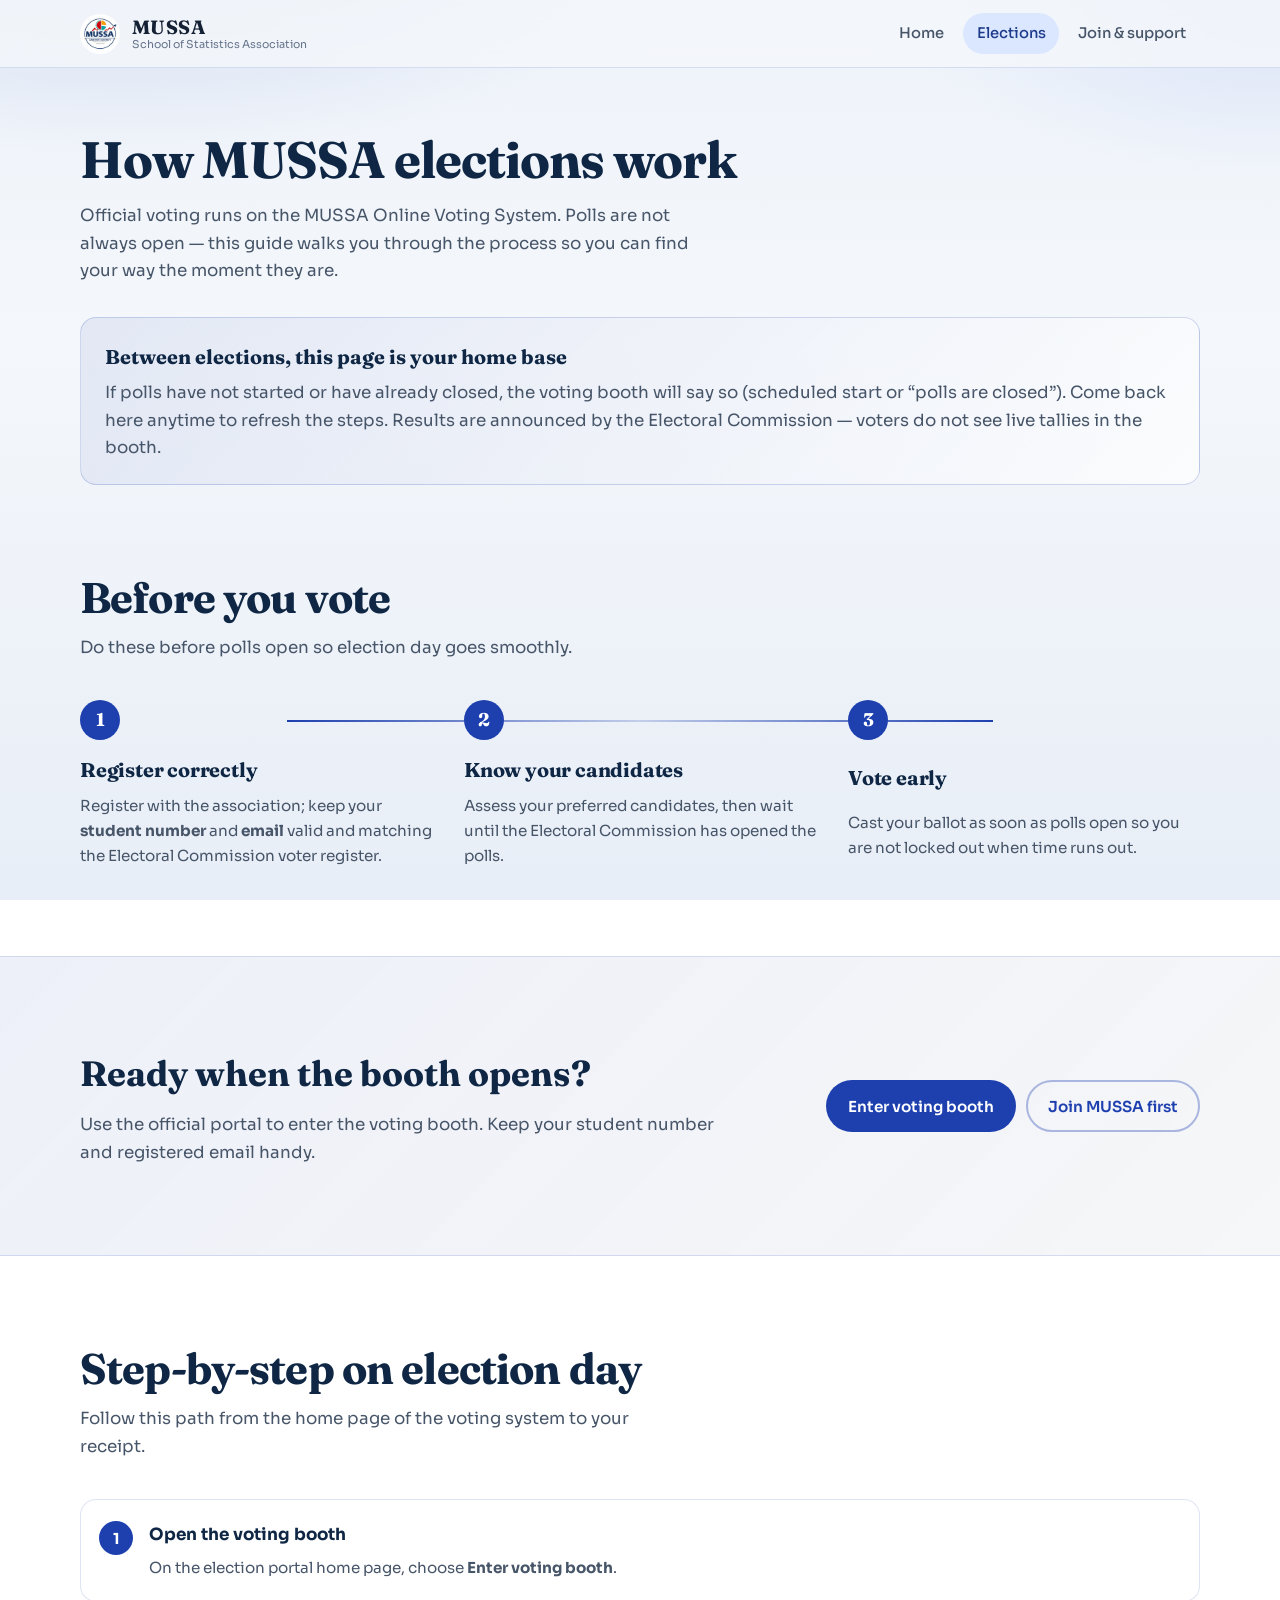
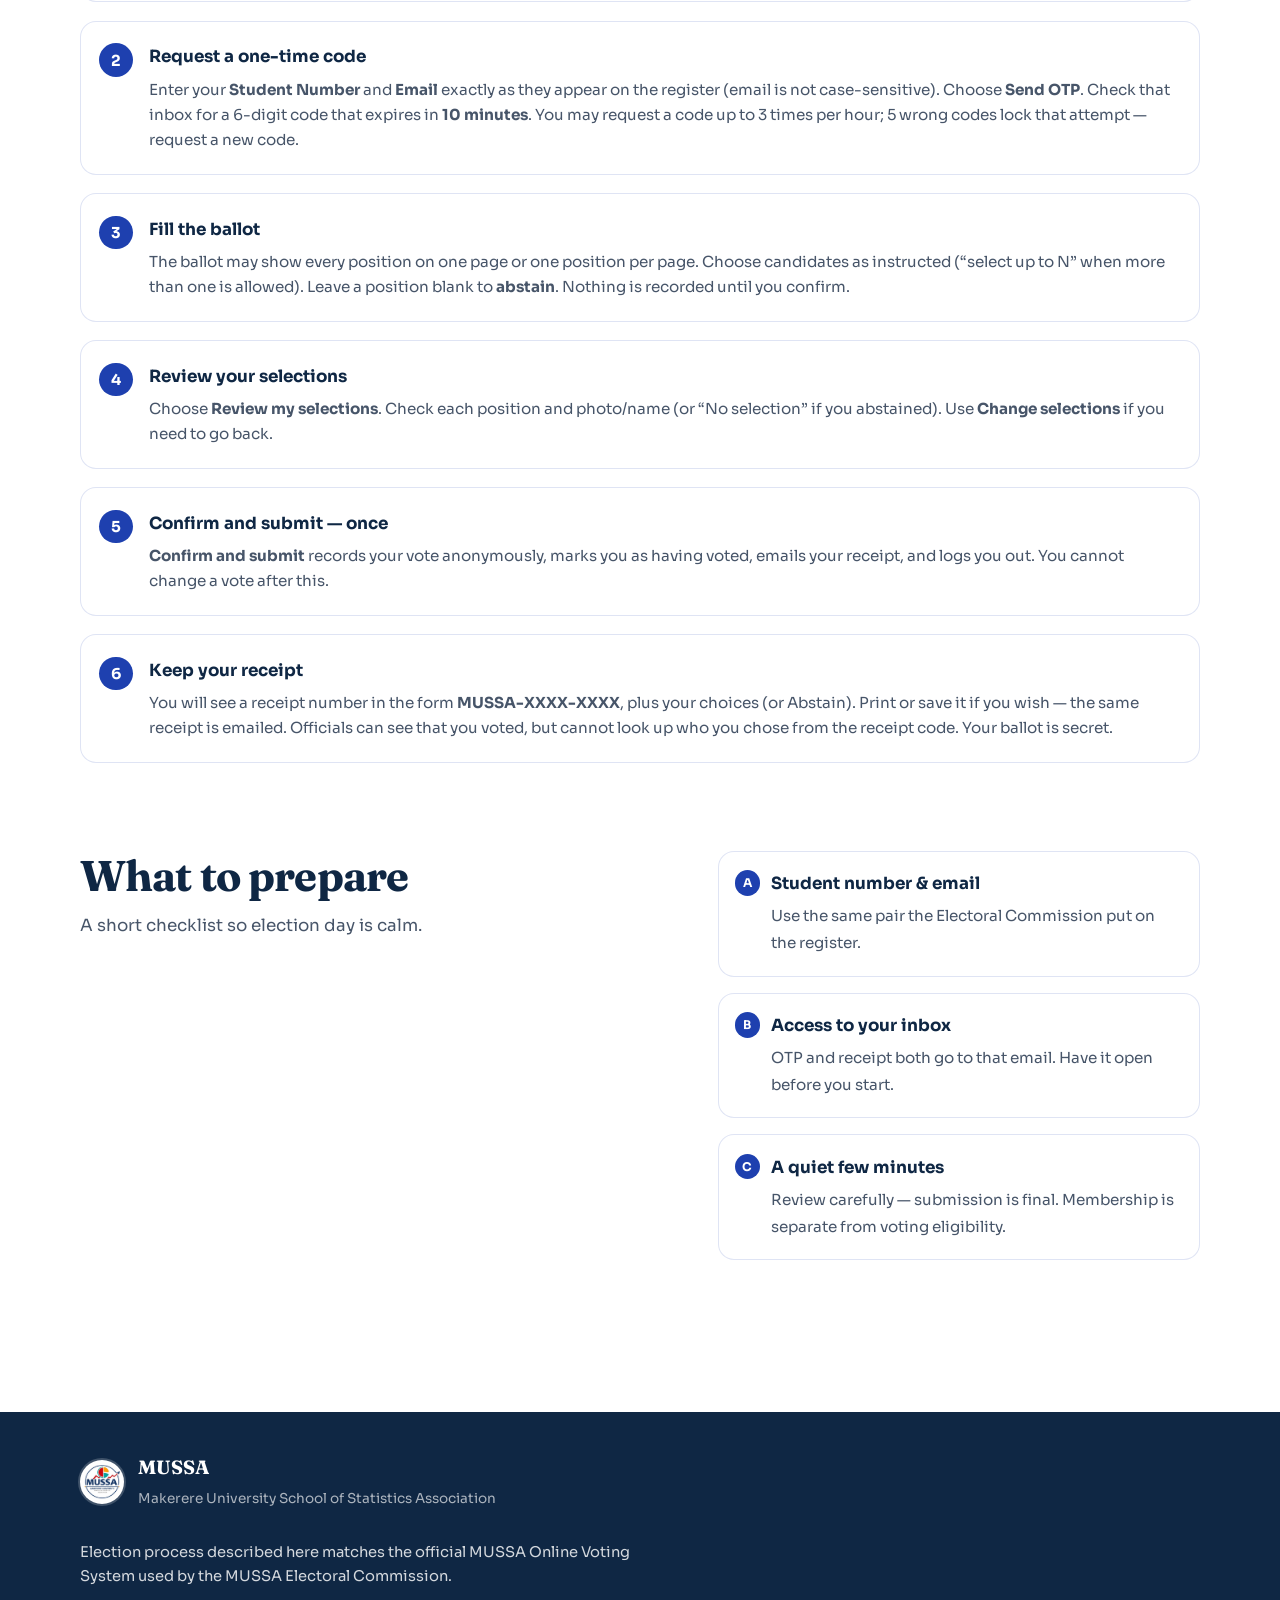
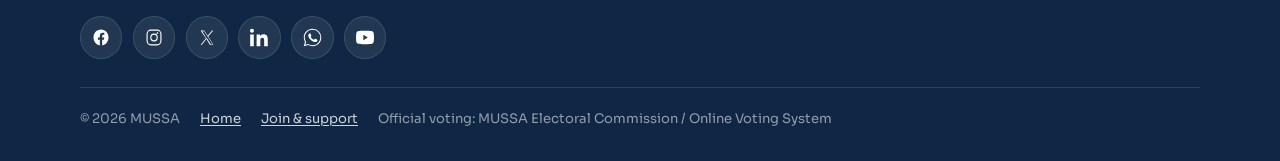
==== elections.html @ 2266fb3f "Add main pages for MUSSA: elections, index, and join with supporting JavaScript" ====
<!DOCTYPE html>
<html lang="en">
<head>
  <meta charset="UTF-8">
  <meta name="viewport" content="width=device-width, initial-scale=1.0">
  <meta name="description" content="How to vote in MUSSA elections: eligibility, OTP login, ballot, confirm, and receipt.">
  <title>How elections work — MUSSA</title>
  <link rel="icon" href="assets/images/mussa_logo.png" type="image/png">
  <link rel="preconnect" href="https://fonts.googleapis.com">
  <link rel="preconnect" href="https://fonts.gstatic.com" crossorigin>
  <link href="https://fonts.googleapis.com/css2?family=Fraunces:opsz,wght@9..144,600;9..144,700&family=Sora:wght@400;500;600;700&display=swap" rel="stylesheet">
  <link rel="stylesheet" href="css/styles.css">
</head>
<body>
  <a class="skip-link" href="#main">Skip to content</a>

  <header class="site-header">
    <div class="header-inner">
      <a class="brand" href="index.html">
        <img class="logo" src="assets/images/mussa_logo.png" alt="" width="40" height="40">
        <span class="brand-text">
          <strong>MUSSA</strong>
          <span>School of Statistics Association</span>
        </span>
      </a>
      <button class="nav-toggle" type="button" aria-expanded="false" aria-controls="site-nav" aria-label="Open menu">
        <span></span><span></span><span></span>
      </button>
      <nav class="site-nav" id="site-nav" aria-label="Primary">
        <ul>
          <li><a href="index.html">Home</a></li>
          <li><a href="elections.html">Elections</a></li>
          <li><a href="join.html">Join &amp; support</a></li>
        </ul>
      </nav>
    </div>
  </header>

  <main id="main">
    <header class="page-hero">
      <div class="section">
        <h1>How MUSSA elections work</h1>
        <p>
          Official voting runs on the MUSSA Online Voting System. Polls are not always open — this guide
          walks you through the process so you can find your way the moment they are.
        </p>
      </div>
    </header>

    <section class="section" style="padding-top: 0;">
      <div class="callout reveal">
        <h3>Between elections, this page is your home base</h3>
        <p>
          If polls have not started or have already closed, the voting booth will say so (scheduled start or “polls are closed”).
          Come back here anytime to refresh the steps. Results are announced by the Electoral Commission — voters do not see live tallies in the booth.
        </p>
      </div>
    </section>

    <section class="section" style="padding-top: 0;">
      <div class="section-head reveal">
        <h2>Before you vote</h2>
        <p>Do these before polls open so election day goes smoothly.</p>
      </div>
      <ol class="prep-steps">
        <li class="prep-step reveal">
          <span class="prep-step-num" aria-hidden="true">1</span>
          <h3>Register correctly</h3>
          <p>Register with the association; keep your <strong>student number</strong> and <strong>email</strong> valid and matching the Electoral Commission voter register.</p>
        </li>
        <li class="prep-step reveal reveal-delay-1">
          <span class="prep-step-num" aria-hidden="true">2</span>
          <h3>Know your candidates</h3>
          <p>Assess your preferred candidates, then wait until the Electoral Commission has opened the polls.</p>
        </li>
        <li class="prep-step reveal reveal-delay-2">
          <span class="prep-step-num" aria-hidden="true">3</span>
          <h3>Vote early</h3>
          <p>Cast your ballot as soon as polls open so you are not locked out when time runs out.</p>
        </li>
      </ol>
    </section>

    <section class="band">
      <div class="section reveal">
        <div>
          <h2>Ready when the booth opens?</h2>
          <p>Use the official portal to enter the voting booth. Keep your student number and registered email handy.</p>
        </div>
        <div class="band-actions">
          <a class="btn btn-solid" href="#" data-voting-booth>Enter voting booth</a>
          <a class="btn btn-outline" href="join.html">Join MUSSA first</a>
        </div>
      </div>
    </section>

    <section class="section">
      <div class="section-head reveal">
        <h2>Step-by-step on election day</h2>
        <p>Follow this path from the home page of the voting system to your receipt.</p>
      </div>
      <ol class="steps">
        <li class="reveal">
          <h3>Open the voting booth</h3>
          <p>On the election portal home page, choose <strong>Enter voting booth</strong>.</p>
        </li>
        <li class="reveal reveal-delay-1">
          <h3>Request a one-time code</h3>
          <p>
            Enter your <strong>Student Number</strong> and <strong>Email</strong> exactly as they appear on the register
            (email is not case-sensitive). Choose <strong>Send OTP</strong>. Check that inbox for a 6-digit code that expires in
            <strong>10 minutes</strong>. You may request a code up to 3 times per hour; 5 wrong codes lock that attempt — request a new code.
          </p>
        </li>
        <li class="reveal reveal-delay-2">
          <h3>Fill the ballot</h3>
          <p>
            The ballot may show every position on one page or one position per page. Choose candidates as instructed
            (“select up to N” when more than one is allowed). Leave a position blank to <strong>abstain</strong>.
            Nothing is recorded until you confirm.
          </p>
        </li>
        <li class="reveal">
          <h3>Review your selections</h3>
          <p>
            Choose <strong>Review my selections</strong>. Check each position and photo/name (or “No selection” if you abstained).
            Use <strong>Change selections</strong> if you need to go back.
          </p>
        </li>
        <li class="reveal reveal-delay-1">
          <h3>Confirm and submit — once</h3>
          <p>
            <strong>Confirm and submit</strong> records your vote anonymously, marks you as having voted, emails your receipt,
            and logs you out. You cannot change a vote after this.
          </p>
        </li>
        <li class="reveal reveal-delay-2">
          <h3>Keep your receipt</h3>
          <p>
            You will see a receipt number in the form <strong>MUSSA-XXXX-XXXX</strong>, plus your choices (or Abstain).
            Print or save it if you wish — the same receipt is emailed. Officials can see that you voted, but cannot look up
            who you chose from the receipt code. Your ballot is secret.
          </p>
        </li>
      </ol>
    </section>

    <section class="section" style="padding-top: 0;">
      <div class="split">
        <div class="section-head reveal">
          <h2>What to prepare</h2>
          <p>A short checklist so election day is calm.</p>
        </div>
        <ul class="feature-list reveal reveal-delay-1">
          <li data-step="A">
            <strong>Student number &amp; email</strong>
            <span>Use the same pair the Electoral Commission put on the register.</span>
          </li>
          <li data-step="B">
            <strong>Access to your inbox</strong>
            <span>OTP and receipt both go to that email. Have it open before you start.</span>
          </li>
          <li data-step="C">
            <strong>A quiet few minutes</strong>
            <span>Review carefully — submission is final. Membership is separate from voting eligibility.</span>
          </li>
        </ul>
      </div>
    </section>
  </main>

  <footer class="site-footer">
    <div class="footer-inner">
      <div class="footer-brand">
        <img class="logo" src="assets/images/mussa_logo.png" alt="" width="44" height="44">
        <div>
          <strong>MUSSA</strong>
          <span>Makerere University School of Statistics Association</span>
        </div>
      </div>
      <p class="footer-copy">
        Election process described here matches the official MUSSA Online Voting System used by the MUSSA Electoral Commission.
      </p>
      <ul class="social-list" aria-label="Social media">
        <li><a href="#" data-social="facebook"><img src="assets/icons/facebook.svg" alt=""></a></li>
        <li><a href="#" data-social="instagram"><img src="assets/icons/instagram.svg" alt=""></a></li>
        <li><a href="#" data-social="x"><img src="assets/icons/x.svg" alt=""></a></li>
        <li><a href="#" data-social="linkedin"><img src="assets/icons/linkedin.svg" alt=""></a></li>
        <li><a href="#" data-social="whatsapp"><img src="assets/icons/whatsapp.svg" alt=""></a></li>
        <li><a href="#" data-social="youtube"><img src="assets/icons/youtube.svg" alt=""></a></li>
      </ul>
      <div class="footer-meta">
        <span>© <span id="year"></span> MUSSA</span>
        <a href="index.html">Home</a>
        <a href="join.html">Join &amp; support</a>
        <span>Official voting: MUSSA Electoral Commission / Online Voting System</span>
      </div>
    </div>
  </footer>

  <script src="js/main.js"></script>
  <script>document.getElementById("year").textContent = new Date().getFullYear();</script>
</body>
</html>
---- css/styles.css ----
/* MUSSA — Makerere University School of Statistics Association */

:root {
  --mussa-700: #1d4ed8;
  --mussa-800: #1e40af;
  --mussa-900: #1e3a8a;
  --navy: #0f2744;
  --ink: #142033;
  --slate: #475569;
  --muted: #64748b;
  --line: rgba(30, 64, 175, 0.14);
  --paper: #f4f7fb;
  --white: #ffffff;
  --accent-soft: #dbe7ff;
  --shadow: 0 18px 50px rgba(15, 39, 68, 0.12);
  --radius: 1rem;
  --font-display: "Fraunces", "Georgia", serif;
  --font-body: "Sora", system-ui, sans-serif;
  --max: 70rem;
  --header-h: 4.25rem;
  --ease: cubic-bezier(0.22, 1, 0.36, 1);
}

*,
*::before,
*::after {
  box-sizing: border-box;
}

html {
  scroll-behavior: smooth;
}

body {
  margin: 0;
  min-height: 100vh;
  font-family: var(--font-body);
  font-size: clamp(0.95rem, 0.9rem + 0.25vw, 1.05rem);
  line-height: 1.65;
  color: var(--ink);
  background:
    radial-gradient(ellipse 80% 50% at 10% -10%, rgba(30, 64, 175, 0.16), transparent 55%),
    radial-gradient(ellipse 60% 40% at 100% 0%, rgba(29, 78, 216, 0.1), transparent 50%),
    linear-gradient(180deg, #eef3fa 0%, var(--paper) 38%, #e8eef7 100%);
  background-attachment: fixed;
}

img {
  max-width: 100%;
  height: auto;
  display: block;
}

a {
  color: var(--mussa-800);
  text-decoration-thickness: 1px;
  text-underline-offset: 0.18em;
}

a:hover {
  color: var(--mussa-900);
}

:focus-visible {
  outline: 3px solid var(--mussa-700);
  outline-offset: 3px;
}

.skip-link {
  position: absolute;
  left: 1rem;
  top: -3rem;
  z-index: 1000;
  padding: 0.65rem 1rem;
  background: var(--mussa-900);
  color: var(--white);
  border-radius: 0.5rem;
  text-decoration: none;
  font-weight: 600;
}

.skip-link:focus {
  top: 1rem;
}

.site-header {
  position: sticky;
  top: 0;
  z-index: 100;
  height: var(--header-h);
  display: flex;
  align-items: center;
  backdrop-filter: blur(14px);
  background: rgba(244, 247, 251, 0.82);
  border-bottom: 1px solid var(--line);
  transform: translateY(-100%);
  animation: header-in 0.7s var(--ease) 0.05s forwards;
}

@keyframes header-in {
  to {
    transform: translateY(0);
  }
}

.header-inner {
  width: min(100% - 2rem, var(--max));
  margin-inline: auto;
  display: flex;
  align-items: center;
  justify-content: space-between;
  gap: 1rem;
}

.brand {
  display: inline-flex;
  align-items: center;
  gap: 0.75rem;
  text-decoration: none;
  color: var(--ink);
  min-width: 0;
}

.logo {
  border-radius: 50%;
  aspect-ratio: 1;
  object-fit: cover;
  display: block;
  background: var(--white);
}

.brand .logo {
  width: 2.5rem;
  height: 2.5rem;
}

.brand-text {
  display: flex;
  flex-direction: column;
  line-height: 1.15;
  min-width: 0;
}

.brand-text strong {
  font-family: var(--font-display);
  font-size: 1.2rem;
  font-weight: 700;
  letter-spacing: 0.02em;
}

.brand-text span {
  font-size: 0.68rem;
  color: var(--muted);
  white-space: nowrap;
  overflow: hidden;
  text-overflow: ellipsis;
  max-width: 14rem;
}

.nav-toggle {
  display: none;
  width: 2.75rem;
  height: 2.75rem;
  border: 1px solid var(--line);
  border-radius: 0.7rem;
  background: var(--white);
  cursor: pointer;
  padding: 0;
  align-items: center;
  justify-content: center;
  flex-direction: column;
  gap: 0.35rem;
}

.nav-toggle span {
  display: block;
  width: 1.15rem;
  height: 2px;
  background: var(--navy);
  transition: transform 0.25s var(--ease), opacity 0.2s ease;
}

.nav-toggle[aria-expanded="true"] span:nth-child(1) {
  transform: translateY(0.42rem) rotate(45deg);
}

.nav-toggle[aria-expanded="true"] span:nth-child(2) {
  opacity: 0;
}

.nav-toggle[aria-expanded="true"] span:nth-child(3) {
  transform: translateY(-0.42rem) rotate(-45deg);
}

.site-nav ul {
  list-style: none;
  margin: 0;
  padding: 0;
  display: flex;
  align-items: center;
  gap: 0.35rem;
}

.site-nav a {
  display: inline-flex;
  padding: 0.55rem 0.85rem;
  text-decoration: none;
  color: var(--slate);
  font-weight: 500;
  font-size: 0.92rem;
  border-radius: 999px;
  transition: background 0.2s ease, color 0.2s ease;
}

.site-nav a:hover,
.site-nav a[aria-current="page"] {
  color: var(--mussa-900);
  background: var(--accent-soft);
}

main {
  overflow-x: clip;
}

.hero {
  position: relative;
  min-height: calc(100svh - var(--header-h));
  display: grid;
  align-items: end;
  padding: clamp(2rem, 5vw, 4.5rem) 0 clamp(2.5rem, 6vw, 5rem);
  color: var(--white);
  background:
    linear-gradient(115deg, rgba(15, 39, 68, 0.92) 12%, rgba(30, 64, 175, 0.78) 55%, rgba(30, 58, 138, 0.7) 100%),
    radial-gradient(circle at 80% 20%, rgba(255, 255, 255, 0.14), transparent 40%),
    linear-gradient(160deg, var(--navy), var(--mussa-900));
  isolation: isolate;
}

.hero::before {
  content: "";
  position: absolute;
  inset: 0;
  z-index: -1;
  background-image:
    linear-gradient(rgba(255, 255, 255, 0.04) 1px, transparent 1px),
    linear-gradient(90deg, rgba(255, 255, 255, 0.04) 1px, transparent 1px);
  background-size: 48px 48px;
  mask-image: linear-gradient(180deg, black 30%, transparent 95%);
}

.hero-inner {
  width: min(100% - 2rem, var(--max));
  margin-inline: auto;
}

.hero-brand {
  display: flex;
  align-items: center;
  gap: 1rem;
  margin-bottom: 1.25rem;
}

.hero-brand .logo {
  width: clamp(4.5rem, 12vw, 6.5rem);
  height: clamp(4.5rem, 12vw, 6.5rem);
  filter: drop-shadow(0 8px 24px rgba(0, 0, 0, 0.25));
}

.hero h1 {
  margin: 0;
  font-family: var(--font-display);
  font-size: clamp(2.6rem, 7vw, 5.5rem);
  font-weight: 700;
  letter-spacing: -0.02em;
  line-height: 0.95;
  max-width: 12ch;
}

.hero .lede {
  margin: 1.1rem 0 0;
  max-width: 36rem;
  font-size: clamp(1rem, 0.95rem + 0.4vw, 1.2rem);
  color: rgba(255, 255, 255, 0.88);
}

.hero-actions {
  display: flex;
  flex-wrap: wrap;
  gap: 0.75rem;
  margin-top: 1.75rem;
}

.btn {
  display: inline-flex;
  align-items: center;
  justify-content: center;
  gap: 0.45rem;
  min-height: 2.9rem;
  padding: 0.7rem 1.25rem;
  border-radius: 999px;
  border: 2px solid transparent;
  font-family: inherit;
  font-weight: 600;
  font-size: 0.95rem;
  text-decoration: none;
  cursor: pointer;
  transition: transform 0.2s var(--ease), background 0.2s ease, color 0.2s ease, border-color 0.2s ease;
}

.btn:hover {
  transform: translateY(-2px);
}

.btn-primary {
  background: var(--white);
  color: var(--mussa-900);
}

.btn-primary:hover {
  background: var(--accent-soft);
  color: var(--mussa-900);
}

.btn-ghost {
  background: transparent;
  color: var(--white);
  border-color: rgba(255, 255, 255, 0.45);
}

.btn-ghost:hover {
  background: rgba(255, 255, 255, 0.1);
  color: var(--white);
}

.btn-solid {
  background: var(--mussa-800);
  color: var(--white);
}

.btn-solid:hover {
  background: var(--mussa-900);
  color: var(--white);
}

.btn-outline {
  background: transparent;
  color: var(--mussa-800);
  border-color: rgba(30, 64, 175, 0.35);
}

.btn-outline:hover {
  background: var(--accent-soft);
  color: var(--mussa-900);
}

.section {
  width: min(100% - 2rem, var(--max));
  margin-inline: auto;
  padding: clamp(3rem, 7vw, 5.5rem) 0;
}

.section-head {
  max-width: 38rem;
  margin-bottom: clamp(1.5rem, 3vw, 2.5rem);
}

.section-head h2 {
  margin: 0;
  font-family: var(--font-display);
  font-size: clamp(1.85rem, 1.4rem + 1.6vw, 2.75rem);
  line-height: 1.15;
  letter-spacing: -0.02em;
  color: var(--navy);
}

.section-head p {
  margin: 0.75rem 0 0;
  color: var(--slate);
}

.reveal {
  opacity: 0;
  transform: translateY(1.25rem);
  transition: opacity 0.7s var(--ease), transform 0.7s var(--ease);
}

.reveal.is-visible {
  opacity: 1;
  transform: none;
}

.reveal-delay-1 { transition-delay: 0.08s; }
.reveal-delay-2 { transition-delay: 0.16s; }
.reveal-delay-3 { transition-delay: 0.24s; }

.split {
  display: grid;
  gap: clamp(1.5rem, 4vw, 3rem);
  align-items: start;
}

@media (min-width: 800px) {
  .split {
    grid-template-columns: 1.1fr 0.9fr;
  }

  .split.reverse {
    grid-template-columns: 0.9fr 1.1fr;
  }

  .split.reverse > :first-child {
    order: 2;
  }
}

.prose p {
  margin: 0 0 1rem;
  color: var(--slate);
}

.prose p:last-child {
  margin-bottom: 0;
}

.feature-list {
  list-style: none;
  margin: 0;
  padding: 0;
  display: grid;
  gap: 1rem;
}

.feature-list li {
  position: relative;
  padding: 1.15rem 1.25rem 1.15rem 3.25rem;
  background: rgba(255, 255, 255, 0.72);
  border: 1px solid var(--line);
  border-radius: var(--radius);
}

.feature-list li::before {
  content: attr(data-step);
  position: absolute;
  left: 1rem;
  top: 1.15rem;
  width: 1.6rem;
  height: 1.6rem;
  display: grid;
  place-items: center;
  border-radius: 999px;
  background: var(--mussa-800);
  color: var(--white);
  font-size: 0.75rem;
  font-weight: 700;
}

.feature-list strong {
  display: block;
  margin-bottom: 0.25rem;
  color: var(--navy);
}

.feature-list span {
  color: var(--slate);
  font-size: 0.95rem;
}

.band {
  background:
    linear-gradient(135deg, rgba(30, 64, 175, 0.08), rgba(15, 39, 68, 0.04)),
    rgba(255, 255, 255, 0.55);
  border-block: 1px solid var(--line);
}

.band .section {
  display: grid;
  gap: 1.5rem;
}

@media (min-width: 720px) {
  .band .section {
    grid-template-columns: 1.4fr auto;
    align-items: center;
  }
}

.band h2 {
  margin: 0 0 0.5rem;
  font-family: var(--font-display);
  font-size: clamp(1.6rem, 1.3rem + 1.2vw, 2.2rem);
  color: var(--navy);
}

.band p {
  margin: 0;
  color: var(--slate);
  max-width: 40rem;
}

.band-actions {
  display: flex;
  flex-wrap: wrap;
  gap: 0.65rem;
}

.page-hero {
  padding: clamp(2.5rem, 6vw, 4rem) 0 clamp(1.5rem, 3vw, 2rem);
}

.page-hero .section {
  padding-top: 0;
  padding-bottom: 0;
}

.page-hero h1 {
  margin: 0;
  font-family: var(--font-display);
  font-size: clamp(2.2rem, 1.6rem + 2vw, 3.4rem);
  line-height: 1.1;
  color: var(--navy);
  letter-spacing: -0.02em;
}

.page-hero p {
  margin: 0.85rem 0 0;
  max-width: 40rem;
  color: var(--slate);
}

.steps {
  counter-reset: vote-step;
  list-style: none;
  margin: 0;
  padding: 0;
  display: grid;
  gap: 1.15rem;
}

.steps li {
  counter-increment: vote-step;
  display: grid;
  gap: 0.35rem;
  padding: 1.35rem 1.35rem 1.35rem 4.25rem;
  position: relative;
  background: rgba(255, 255, 255, 0.78);
  border: 1px solid var(--line);
  border-radius: var(--radius);
}

.steps li::before {
  content: counter(vote-step);
  position: absolute;
  left: 1.15rem;
  top: 1.35rem;
  width: 2.1rem;
  height: 2.1rem;
  border-radius: 999px;
  display: grid;
  place-items: center;
  background: var(--mussa-800);
  color: var(--white);
  font-weight: 700;
  font-size: 0.95rem;
}

.steps h3 {
  margin: 0;
  font-size: 1.05rem;
  color: var(--navy);
}

.steps p {
  margin: 0;
  color: var(--slate);
  font-size: 0.95rem;
}

.callout {
  padding: 1.35rem 1.5rem;
  border-radius: var(--radius);
  border: 1px solid rgba(30, 64, 175, 0.2);
  background: linear-gradient(135deg, rgba(30, 64, 175, 0.08), rgba(255, 255, 255, 0.7));
}

.callout h3 {
  margin: 0 0 0.4rem;
  font-family: var(--font-display);
  font-size: 1.25rem;
  color: var(--navy);
}

.callout p {
  margin: 0;
  color: var(--slate);
}

.prep-steps {
  list-style: none;
  margin: 0;
  padding: 0;
  display: grid;
  gap: 1.75rem;
  counter-reset: none;
}

.prep-step {
  position: relative;
  display: grid;
  gap: 0.45rem;
  padding: 0;
  background: none;
  border: none;
}

.prep-step-num {
  display: grid;
  place-items: center;
  width: 2.5rem;
  height: 2.5rem;
  border-radius: 999px;
  background: var(--mussa-800);
  color: var(--white);
  font-family: var(--font-display);
  font-size: 1.15rem;
  font-weight: 700;
  line-height: 1;
  margin-bottom: 0.35rem;
  position: relative;
  z-index: 1;
}

.prep-step h3 {
  margin: 0;
  font-family: var(--font-display);
  font-size: 1.25rem;
  font-weight: 700;
  color: var(--navy);
  letter-spacing: -0.01em;
}

.prep-step p {
  margin: 0;
  color: var(--slate);
  font-size: 0.95rem;
  max-width: 28rem;
}

/* Mobile / narrow: vertical spine */
@media (max-width: 799px) {
  .prep-steps {
    gap: 0;
    padding-left: 0.25rem;
  }

  .prep-step {
    padding: 0 0 1.75rem 3.5rem;
  }

  .prep-step:last-child {
    padding-bottom: 0;
  }

  .prep-step-num {
    position: absolute;
    left: 0;
    top: 0;
    margin: 0;
  }

  .prep-step:not(:last-child)::before {
    content: "";
    position: absolute;
    left: 1.2rem;
    top: 2.5rem;
    bottom: 0;
    width: 2px;
    background: linear-gradient(180deg, var(--mussa-800), rgba(30, 64, 175, 0.15));
  }
}

/* Desktop: three columns + horizontal connector under numbers */
@media (min-width: 800px) {
  .prep-steps {
    grid-template-columns: repeat(3, 1fr);
    gap: 2rem;
    position: relative;
  }

  .prep-steps::before {
    content: "";
    position: absolute;
    left: calc(16.66% + 1.25rem);
    right: calc(16.66% + 1.25rem);
    top: 1.25rem;
    height: 2px;
    background: linear-gradient(90deg, var(--mussa-800), rgba(30, 64, 175, 0.2), var(--mussa-800));
    z-index: 0;
  }

  .prep-step {
    text-align: left;
  }
}

.support-grid {
  display: grid;
  gap: 1rem;
}

@media (min-width: 700px) {
  .support-grid {
    grid-template-columns: repeat(3, 1fr);
  }
}

.support-item {
  padding: 1.35rem 1.25rem;
  border-top: 3px solid var(--mussa-800);
  background: rgba(255, 255, 255, 0.65);
}

.support-item h3 {
  margin: 0 0 0.45rem;
  font-size: 1.05rem;
  color: var(--navy);
}

.support-item p {
  margin: 0;
  color: var(--slate);
  font-size: 0.95rem;
}

.site-footer {
  margin-top: clamp(2rem, 5vw, 4rem);
  padding: 2.5rem 0 2rem;
  background: var(--navy);
  color: rgba(255, 255, 255, 0.82);
}

.footer-inner {
  width: min(100% - 2rem, var(--max));
  margin-inline: auto;
  display: grid;
  gap: 1.75rem;
}

.footer-brand {
  display: flex;
  align-items: center;
  gap: 0.85rem;
}

.footer-brand .logo {
  width: 2.75rem;
  height: 2.75rem;
  box-shadow: 0 0 0 2px rgba(255, 255, 255, 0.2);
}

.footer-brand strong {
  display: block;
  font-family: var(--font-display);
  font-size: 1.2rem;
  color: var(--white);
}

.footer-brand span {
  font-size: 0.85rem;
  color: rgba(255, 255, 255, 0.65);
}

.footer-copy {
  margin: 0;
  max-width: 36rem;
  font-size: 0.92rem;
}

.social-list {
  list-style: none;
  margin: 0;
  padding: 0;
  display: flex;
  flex-wrap: wrap;
  gap: 0.65rem;
}

.social-list a {
  width: 2.65rem;
  height: 2.65rem;
  display: grid;
  place-items: center;
  border-radius: 999px;
  background: rgba(255, 255, 255, 0.08);
  color: var(--white);
  text-decoration: none;
  border: 1px solid rgba(255, 255, 255, 0.12);
  transition: background 0.2s ease, transform 0.2s var(--ease);
}

.social-list a:hover {
  background: var(--mussa-700);
  transform: translateY(-2px);
  color: var(--white);
}

.social-list img,
.social-list svg {
  width: 1.15rem;
  height: 1.15rem;
}

/* External SVGs don’t inherit currentColor — invert on dark footer */
.site-footer .social-list img {
  filter: brightness(0) invert(1);
}

.social-panel .social-list img {
  filter: none;
}

.social-panel .social-list a:hover img {
  filter: brightness(0) invert(1);
}

.footer-meta {
  display: flex;
  flex-wrap: wrap;
  gap: 0.75rem 1.25rem;
  padding-top: 1.25rem;
  border-top: 1px solid rgba(255, 255, 255, 0.12);
  font-size: 0.82rem;
  color: rgba(255, 255, 255, 0.55);
}

.footer-meta a {
  color: rgba(255, 255, 255, 0.8);
}

/* Social row on light backgrounds (join page CTA) */
.social-panel {
  padding: 1.5rem;
  border-radius: var(--radius);
  background: rgba(255, 255, 255, 0.78);
  border: 1px solid var(--line);
}

.social-panel h3 {
  margin: 0 0 0.35rem;
  font-family: var(--font-display);
  color: var(--navy);
}

.social-panel > p {
  margin: 0 0 1rem;
  color: var(--slate);
}

.social-panel .social-list a {
  background: var(--accent-soft);
  color: var(--mussa-900);
  border-color: transparent;
}

.social-panel .social-list a:hover {
  background: var(--mussa-800);
  color: var(--white);
}

@media (max-width: 860px) {
  .nav-toggle {
    display: inline-flex;
  }

  .site-nav {
    position: fixed;
    inset: var(--header-h) 0 auto 0;
    background: rgba(244, 247, 251, 0.96);
    backdrop-filter: blur(14px);
    border-bottom: 1px solid var(--line);
    padding: 0.75rem 1rem 1rem;
    transform: translateY(-120%);
    opacity: 0;
    pointer-events: none;
    transition: transform 0.35s var(--ease), opacity 0.25s ease;
  }

  .site-nav.is-open {
    transform: translateY(0);
    opacity: 1;
    pointer-events: auto;
  }

  .site-nav ul {
    flex-direction: column;
    align-items: stretch;
  }

  .site-nav a {
    width: 100%;
    justify-content: flex-start;
    border-radius: 0.75rem;
  }

  .brand-text span {
    max-width: 10rem;
  }
}

@media (max-width: 520px) {
  .brand-text span {
    display: none;
  }

  .hero {
    align-items: center;
  }

  .hero-actions {
    flex-direction: column;
  }

  .hero-actions .btn {
    width: 100%;
  }
}

/* Landscape phones / short viewports */
@media (orientation: landscape) and (max-height: 500px) {
  :root {
    --header-h: 3.5rem;
  }

  .hero {
    min-height: auto;
    padding-block: 2rem;
    align-items: center;
  }

  .hero h1 {
    font-size: clamp(2rem, 6vw, 3rem);
  }

  .hero-brand .logo {
    width: 3.5rem;
    height: 3.5rem;
  }

  .section {
    padding-block: 2.25rem;
  }
}

@media (orientation: landscape) and (min-width: 700px) and (max-height: 560px) {
  .hero-inner {
    display: grid;
    grid-template-columns: auto 1fr;
    gap: 1.5rem 2rem;
    align-items: center;
  }

  .hero-brand {
    grid-row: span 3;
    margin: 0;
  }

  .hero-actions {
    margin-top: 1rem;
  }
}

@media (prefers-reduced-motion: reduce) {
  html {
    scroll-behavior: auto;
  }

  .site-header,
  .reveal,
  .btn,
  .social-list a,
  .site-nav {
    animation: none !important;
    transition: none !important;
  }

  .reveal {
    opacity: 1;
    transform: none;
  }

  .site-header {
    transform: none;
  }
}
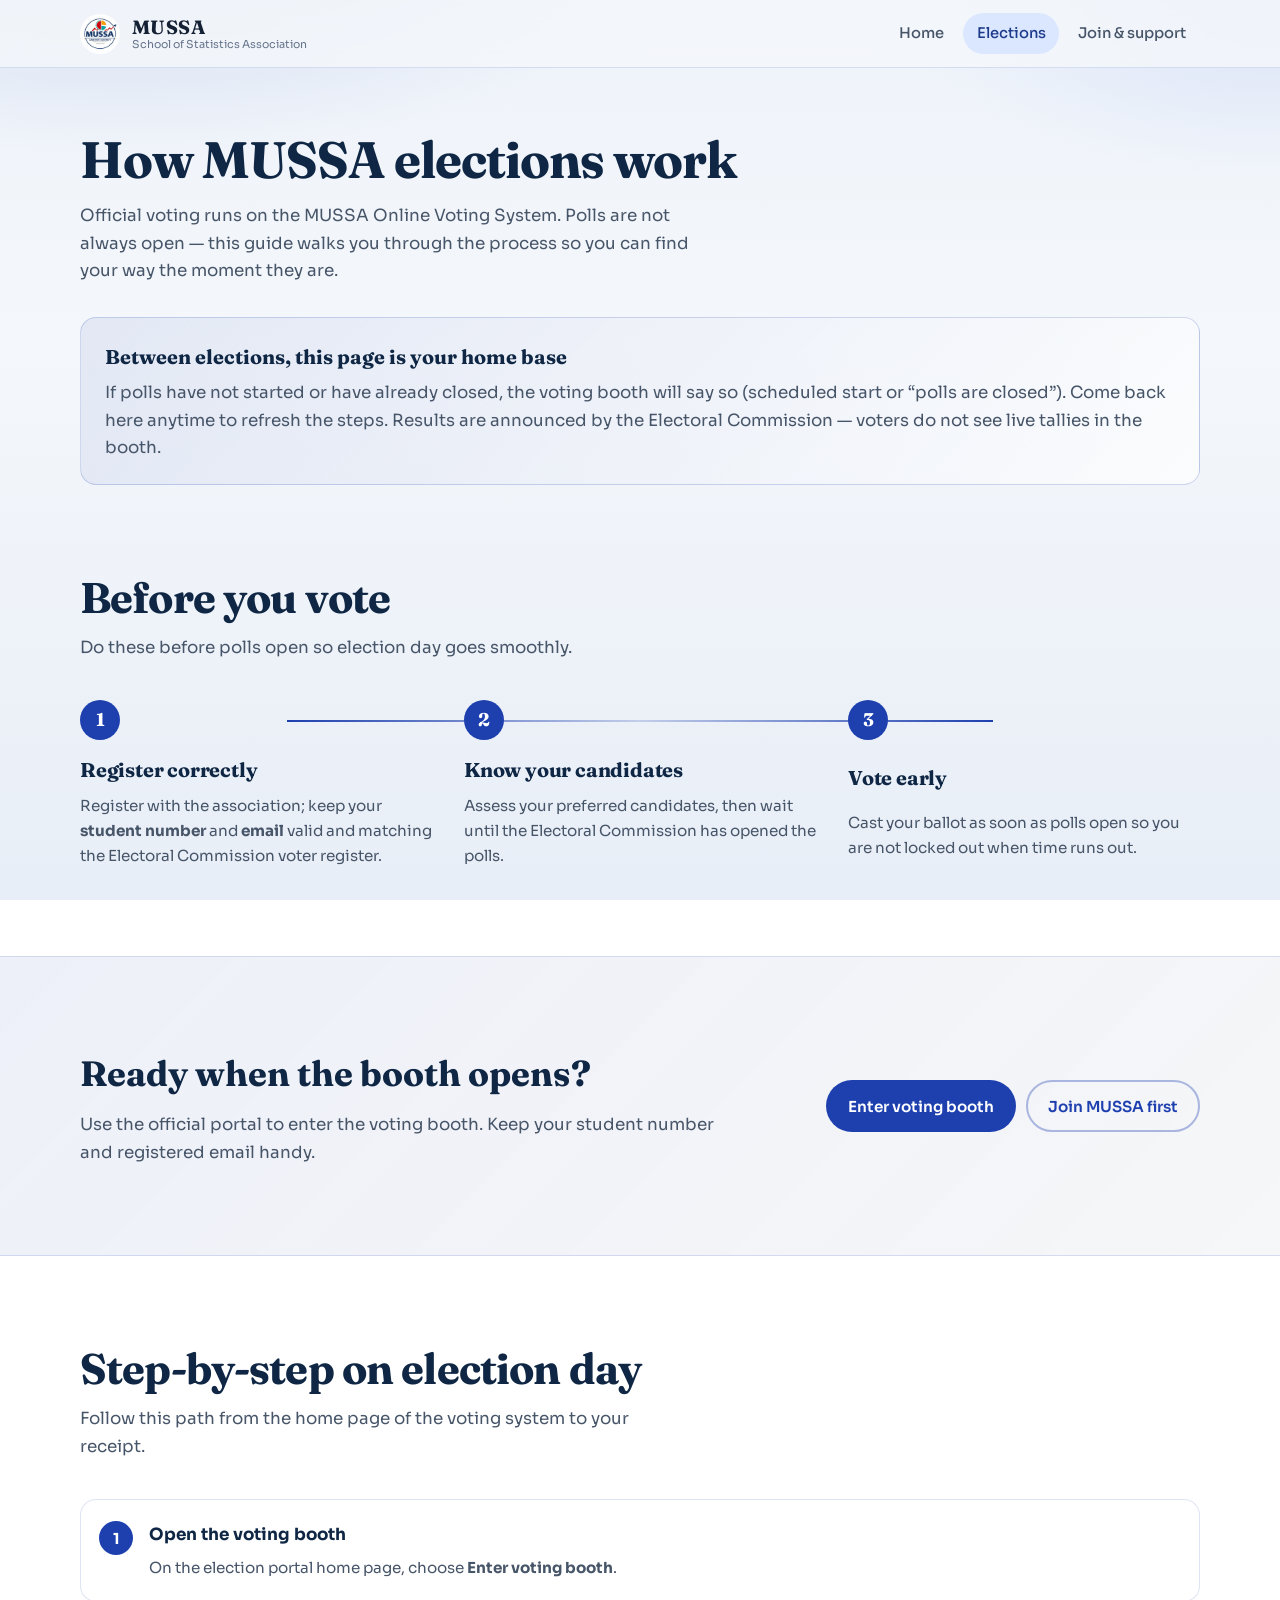
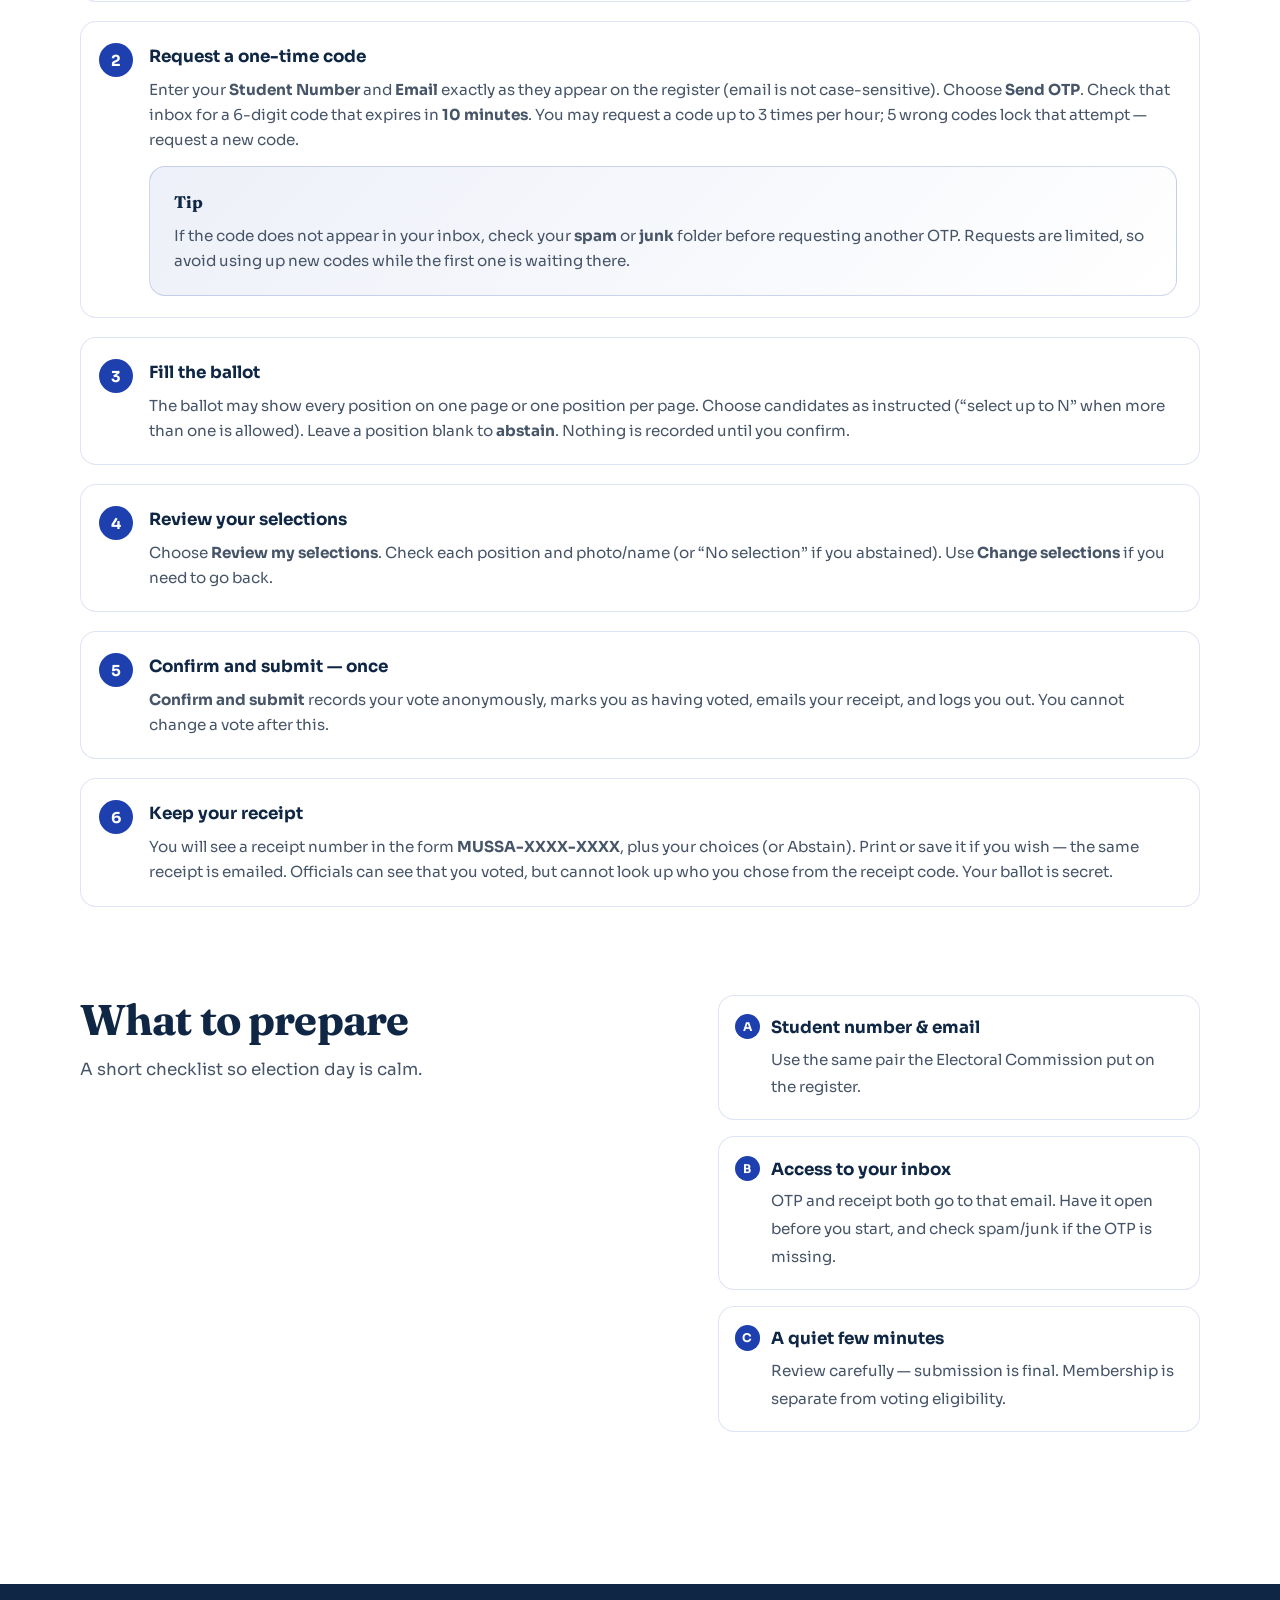
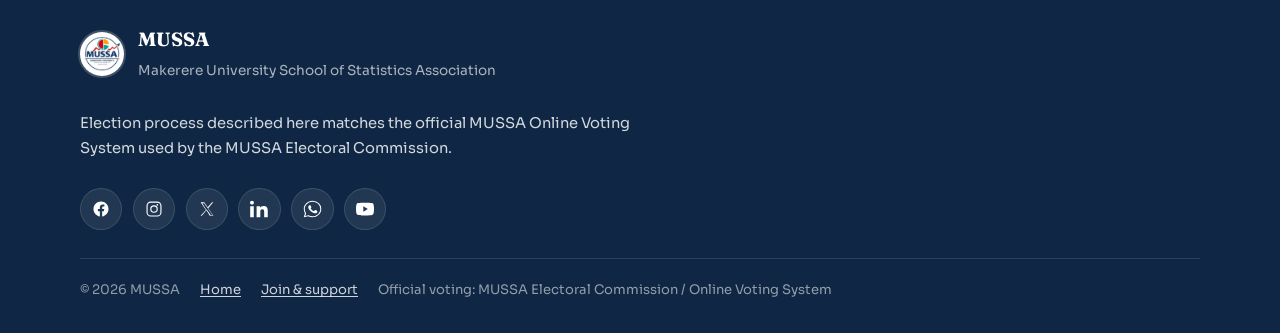
==== commit 11d9f597: "Enhance elections page with OTP retrieval tips and style adjustments for callouts" ====
--- a/elections.html
+++ b/elections.html
@@ -111,6 +111,13 @@
             (email is not case-sensitive). Choose <strong>Send OTP</strong>. Check that inbox for a 6-digit code that expires in
             <strong>10 minutes</strong>. You may request a code up to 3 times per hour; 5 wrong codes lock that attempt — request a new code.
           </p>
+          <div class="callout">
+            <h3>Tip</h3>
+            <p>
+              If the code does not appear in your inbox, check your <strong>spam</strong> or <strong>junk</strong> folder
+              before requesting another OTP. Requests are limited, so avoid using up new codes while the first one is waiting there.
+            </p>
+          </div>
         </li>
         <li class="reveal reveal-delay-2">
           <h3>Fill the ballot</h3>
@@ -158,7 +165,7 @@
           </li>
           <li data-step="B">
             <strong>Access to your inbox</strong>
-            <span>OTP and receipt both go to that email. Have it open before you start.</span>
+            <span>OTP and receipt both go to that email. Have it open before you start, and check spam/junk if the OTP is missing.</span>
           </li>
           <li data-step="C">
             <strong>A quiet few minutes</strong>
--- a/css/styles.css
+++ b/css/styles.css
@@ -575,6 +575,14 @@
   font-size: 0.95rem;
 }
 
+.steps .callout {
+  margin-top: 0.55rem;
+}
+
+.steps .callout h3 {
+  font-size: 1.05rem;
+}
+
 .callout {
   padding: 1.35rem 1.5rem;
   border-radius: var(--radius);
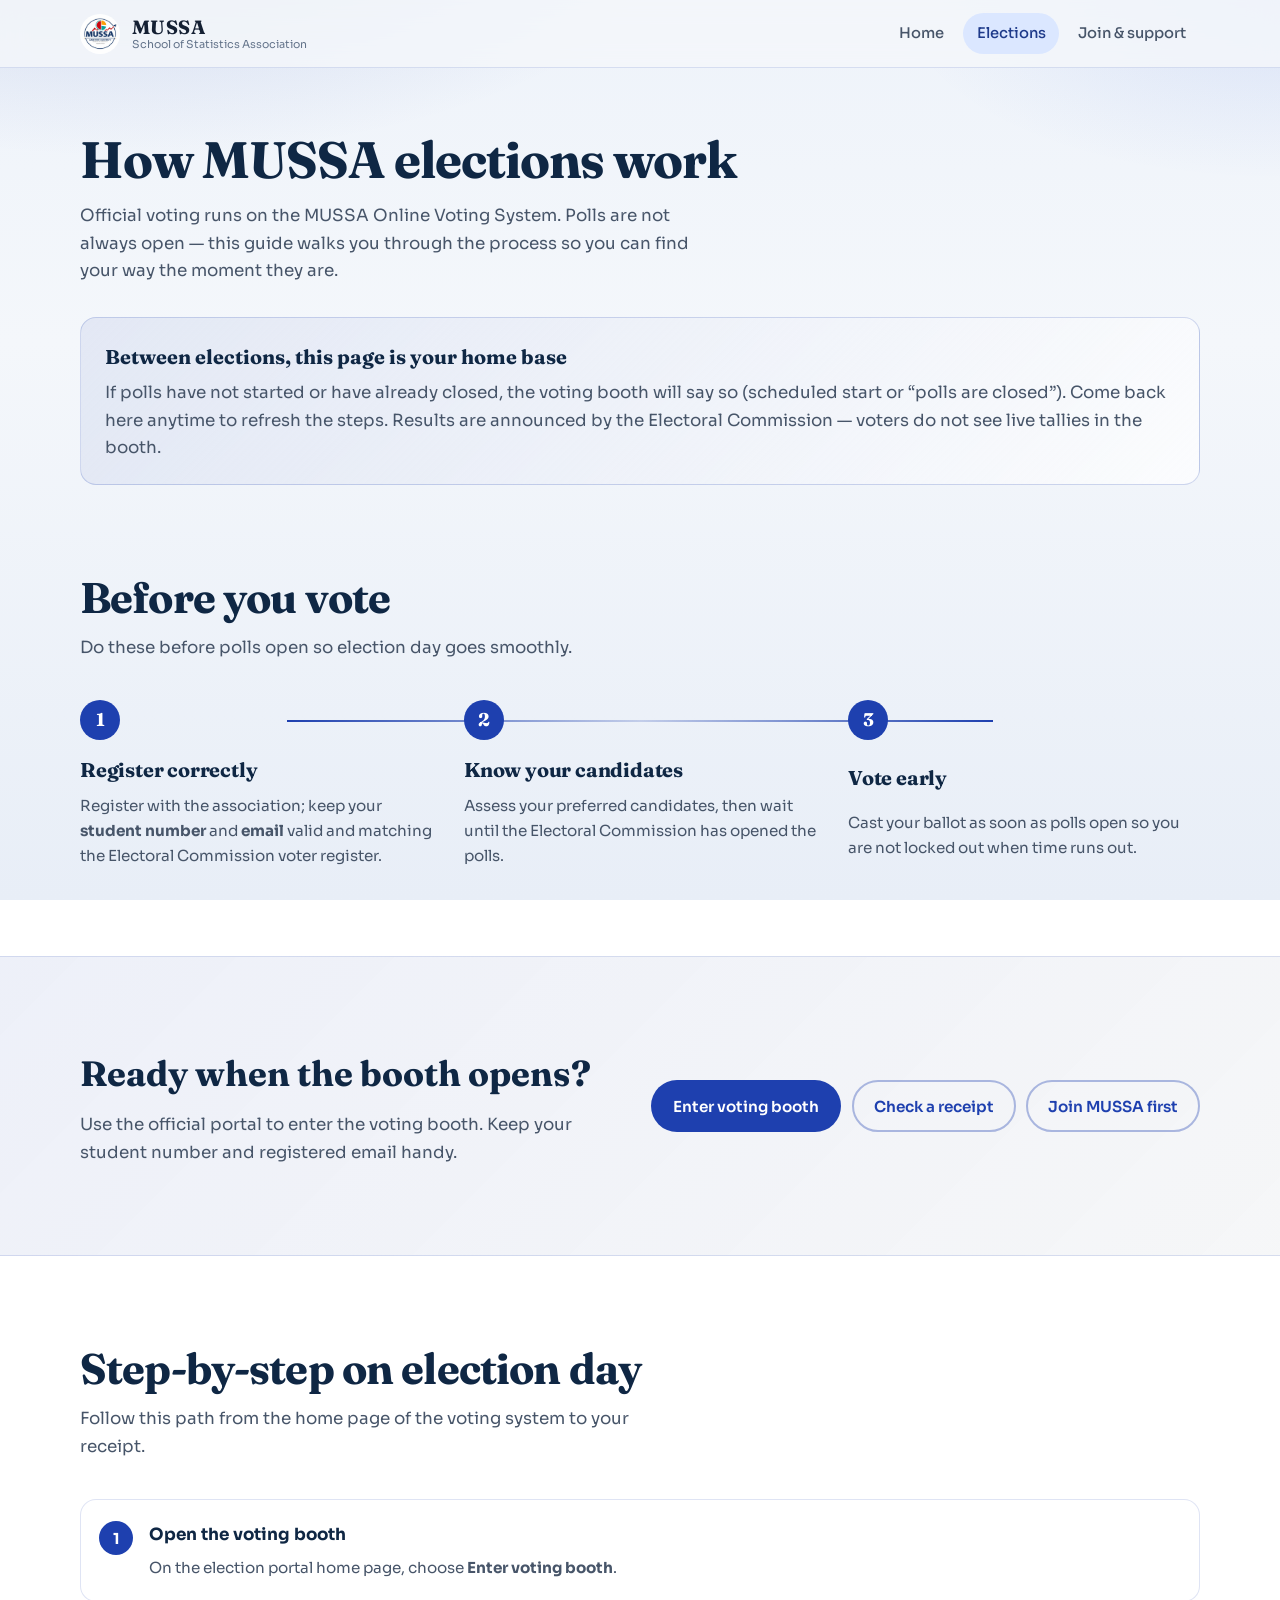
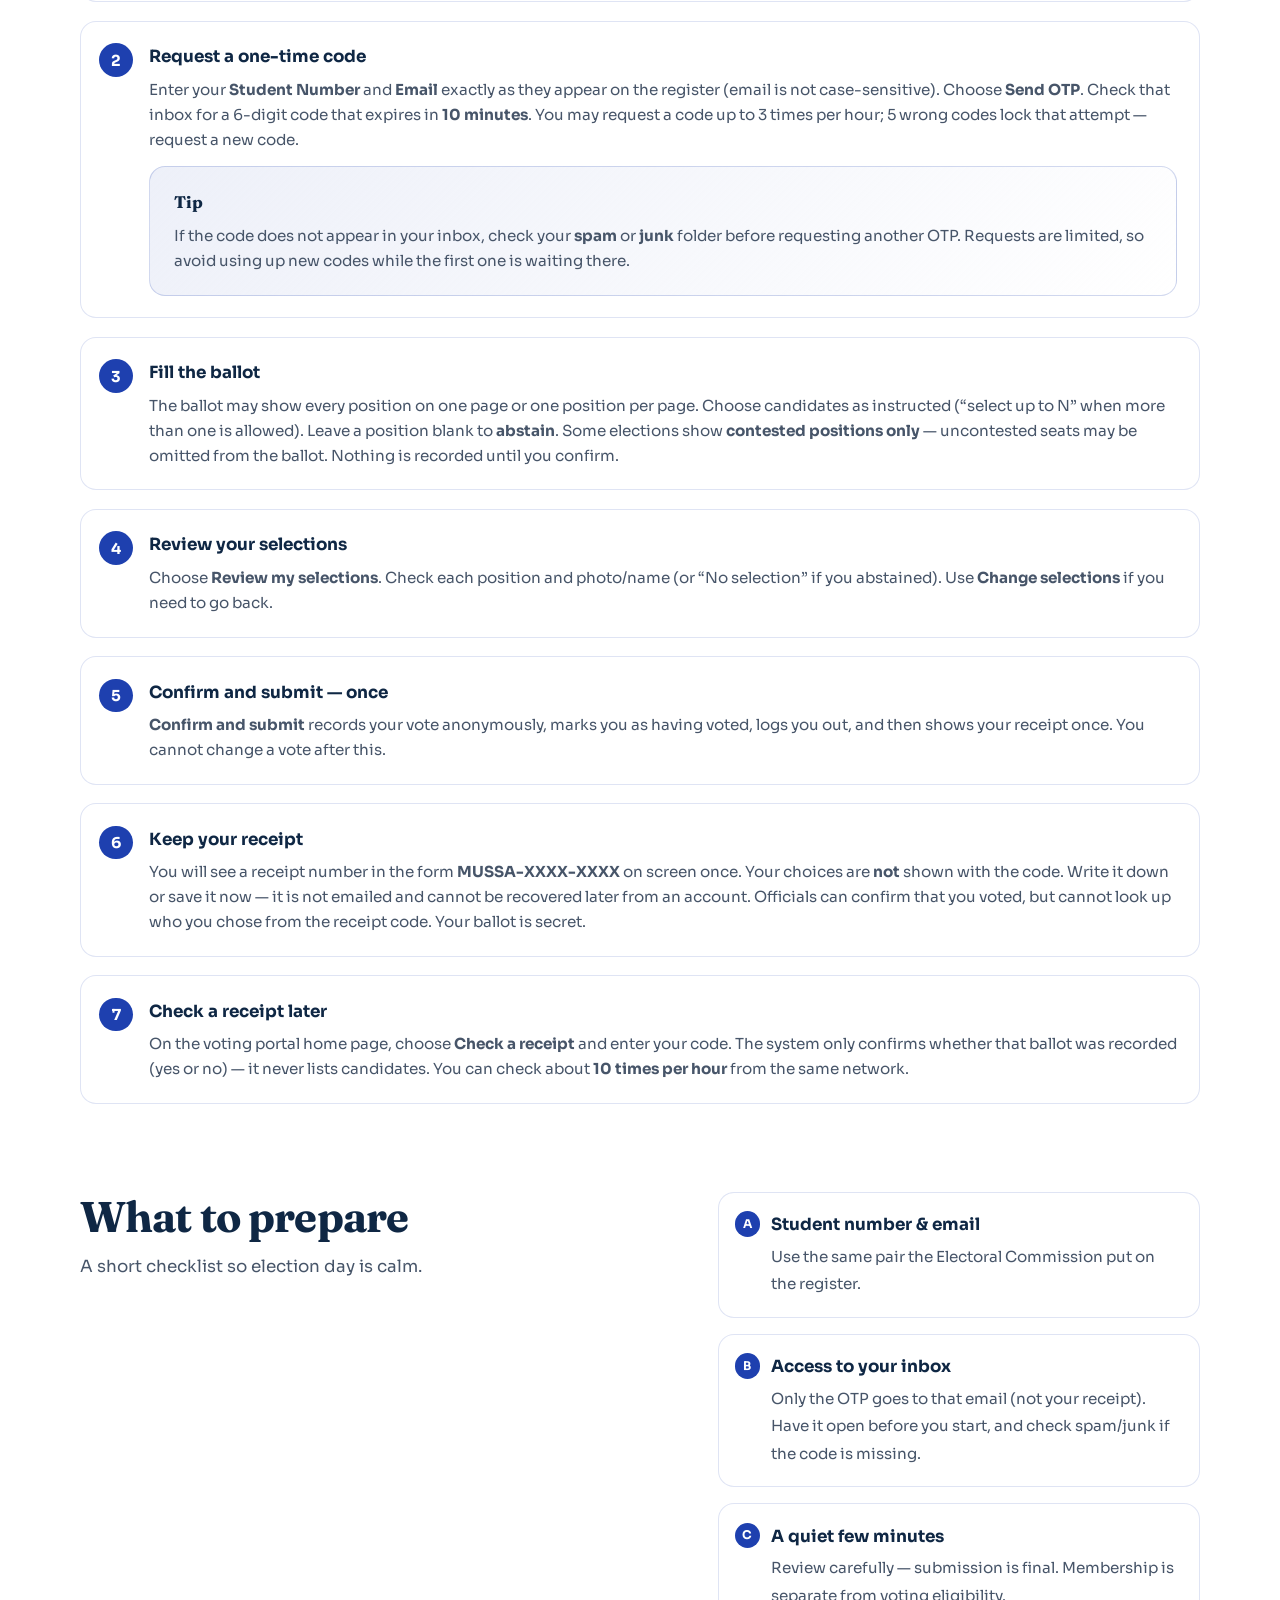
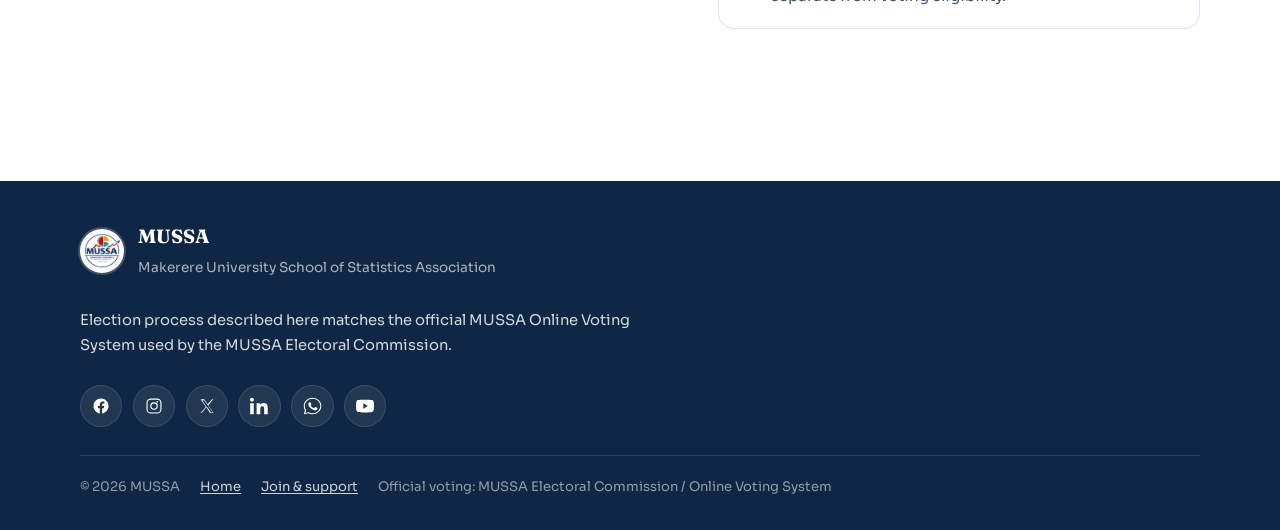
==== commit 00ba8442: "Add receipt lookup functionality and update links in elections page and README" ====
--- a/elections.html
+++ b/elections.html
@@ -89,6 +89,7 @@
         </div>
         <div class="band-actions">
           <a class="btn btn-solid" href="#" data-voting-booth>Enter voting booth</a>
+          <a class="btn btn-outline" href="#" data-receipt-lookup>Check a receipt</a>
           <a class="btn btn-outline" href="join.html">Join MUSSA first</a>
         </div>
       </div>
@@ -124,6 +125,7 @@
           <p>
             The ballot may show every position on one page or one position per page. Choose candidates as instructed
             (“select up to N” when more than one is allowed). Leave a position blank to <strong>abstain</strong>.
+            Some elections show <strong>contested positions only</strong> — uncontested seats may be omitted from the ballot.
             Nothing is recorded until you confirm.
           </p>
         </li>
@@ -137,16 +139,25 @@
         <li class="reveal reveal-delay-1">
           <h3>Confirm and submit — once</h3>
           <p>
-            <strong>Confirm and submit</strong> records your vote anonymously, marks you as having voted, emails your receipt,
-            and logs you out. You cannot change a vote after this.
+            <strong>Confirm and submit</strong> records your vote anonymously, marks you as having voted, logs you out,
+            and then shows your receipt once. You cannot change a vote after this.
           </p>
         </li>
         <li class="reveal reveal-delay-2">
           <h3>Keep your receipt</h3>
           <p>
-            You will see a receipt number in the form <strong>MUSSA-XXXX-XXXX</strong>, plus your choices (or Abstain).
-            Print or save it if you wish — the same receipt is emailed. Officials can see that you voted, but cannot look up
+            You will see a receipt number in the form <strong>MUSSA-XXXX-XXXX</strong> on screen once.
+            Your choices are <strong>not</strong> shown with the code. Write it down or save it now — it is not emailed
+            and cannot be recovered later from an account. Officials can confirm that you voted, but cannot look up
             who you chose from the receipt code. Your ballot is secret.
+          </p>
+        </li>
+        <li class="reveal">
+          <h3>Check a receipt later</h3>
+          <p>
+            On the voting portal home page, choose <strong>Check a receipt</strong> and enter your code.
+            The system only confirms whether that ballot was recorded (yes or no) — it never lists candidates.
+            You can check about <strong>10 times per hour</strong> from the same network.
           </p>
         </li>
       </ol>
@@ -165,7 +176,7 @@
           </li>
           <li data-step="B">
             <strong>Access to your inbox</strong>
-            <span>OTP and receipt both go to that email. Have it open before you start, and check spam/junk if the OTP is missing.</span>
+            <span>Only the OTP goes to that email (not your receipt). Have it open before you start, and check spam/junk if the code is missing.</span>
           </li>
           <li data-step="C">
             <strong>A quiet few minutes</strong>
